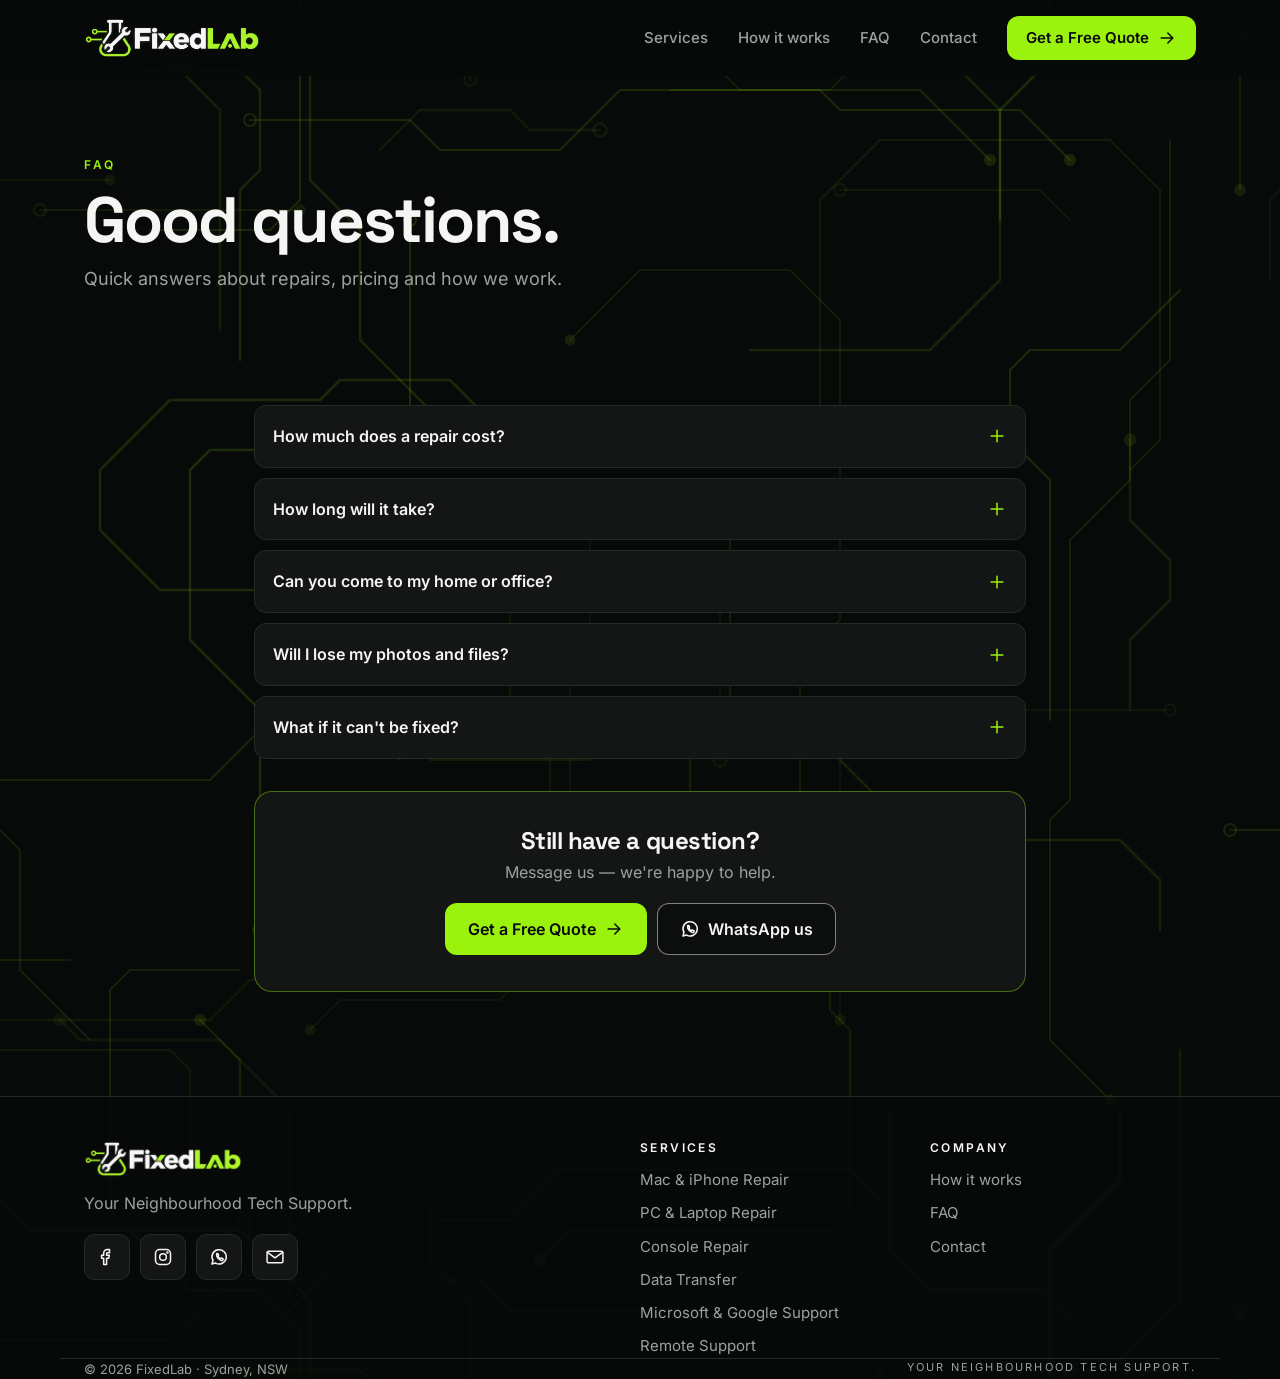
==== faq.html @ 40667e95 "Self-host fonts instead of loading from Google Fonts Co-Authored-By: Claude Opus 5.5 <noreply@anthro" ====
<!doctype html>
<html lang="en-AU">
<head>
  <meta charset="utf-8">
  <meta name="viewport" content="width=device-width, initial-scale=1, viewport-fit=cover">
  <title>FAQ — FixedLab | Your Neighbourhood Tech Support</title>
  <meta name="description" content="Common questions about FixedLab repairs in Sydney: pricing, turnaround, home visits, your data, and what happens if something can't be fixed.">
  <meta name="theme-color" content="#080A09">
  <meta property="og:title" content="FixedLab — Your Neighbourhood Tech Support">
  <meta property="og:description" content="Mac, iPhone, PC, laptop and console repairs in Sydney. Free quotes.">
  <meta property="og:type" content="website">
  <meta property="og:image" content="assets/img/logo.png">
  <link rel="icon" type="image/png" href="assets/img/favicon.png">
  <link rel="apple-touch-icon" href="assets/img/apple-touch-icon.png">
  <!-- Fonts are self-hosted in assets/fonts (TODO: swap for the brand fonts from Tomo) -->
  <link rel="preload" href="assets/fonts/space-grotesk-latin-700-normal.woff2" as="font" type="font/woff2" crossorigin>
  <link rel="stylesheet" href="assets/css/style.css">
</head>
<body>


<a class="skip" href="#main">Skip to content</a>

<header class="site-header" id="top">
  <div class="container header-inner">
    <a class="brand" href="index.html" aria-label="FixedLab home">
      <img src="assets/img/logo.png" alt="FixedLab" width="1371" height="312">
    </a>
    <nav class="nav" id="nav" aria-label="Main">
      <a href="index.html#services">Services</a>
      <a href="index.html#how">How it works</a>
      <a href="faq.html">FAQ</a>
      <a href="index.html#contact">Contact</a>
      <a href="index.html#contact" class="btn btn-primary btn-sm nav-cta">Get a Free Quote <svg class="ico" aria-hidden="true"><use href="assets/img/icons.svg#i-arrow"/></svg></a>
    </nav>
    <button class="nav-toggle" id="navToggle" aria-label="Open menu" aria-expanded="false" aria-controls="nav">
      <svg class="ico" aria-hidden="true"><use href="assets/img/icons.svg#i-menu"/></svg>
    </button>
  </div>
</header>

<main id="main">
  <section class="page-hero">
    <div class="container">
      <p class="kicker">FAQ</p>
      <h1>Good questions.</h1>
      <p class="section-sub">Quick answers about repairs, pricing and how we work.</p>
    </div>
  </section>

  <section class="section section-faq">
    <div class="container faq-page">
      <div class="faq">
        <details>
          <summary>How much does a repair cost?<svg class="ico" aria-hidden="true"><use href="assets/img/icons.svg#i-plus"/></svg></summary>
          <p>It depends on the device and the problem. We check it first and give you a clear price — nothing happens until you say yes.</p>
        </details>
        <details>
          <summary>How long will it take?<svg class="ico" aria-hidden="true"><use href="assets/img/icons.svg#i-plus"/></svg></summary>
          <p>Many jobs are done the same or next day. If a part needs ordering, we'll tell you how long up front.</p>
        </details>
        <details>
          <summary>Can you come to my home or office?<svg class="ico" aria-hidden="true"><use href="assets/img/icons.svg#i-plus"/></svg></summary>
          <p>Yes — we visit homes and offices around Sydney. Some repairs are best done in the workshop, and we'll let you know if so.</p>
        </details>
        <details>
          <summary>Will I lose my photos and files?<svg class="ico" aria-hidden="true"><use href="assets/img/icons.svg#i-plus"/></svg></summary>
          <p>We protect your data on every job. If there's any risk, we'll talk about a backup first. We never look through your personal files.</p>
        </details>
        <details>
          <summary>What if it can't be fixed?<svg class="ico" aria-hidden="true"><use href="assets/img/icons.svg#i-plus"/></svg></summary>
          <p>No fix, no fee. We'll explain your options — including saving your data and helping you pick a replacement.</p>
        </details>
      </div>

      <div class="faq-cta">
        <h2>Still have a question?</h2>
        <p>Message us — we're happy to help.</p>
        <div class="faq-cta-actions">
          <a href="index.html#contact" class="btn btn-primary">Get a Free Quote <svg class="ico" aria-hidden="true"><use href="assets/img/icons.svg#i-arrow"/></svg></a>
          <a href="https://wa.me/61400000000" class="btn btn-secondary"><svg class="ico" aria-hidden="true"><use href="assets/img/icons.svg#i-whatsapp"/></svg> WhatsApp us</a>
        </div>
      </div>
    </div>
  </section>
</main>

<footer class="site-footer">
  <div class="container footer-top">
    <div class="footer-brand">
      <a class="brand" href="index.html" aria-label="FixedLab home"><img src="assets/img/logo.png" alt="FixedLab" width="1371" height="312"></a>
      <p>Your Neighbourhood Tech Support.</p>
      <div class="socials">
        <!-- TODO: replace # with real social profile URLs -->
        <a href="#" aria-label="Facebook"><svg class="ico"><use href="assets/img/icons.svg#i-facebook"/></svg></a>
        <a href="#" aria-label="Instagram"><svg class="ico"><use href="assets/img/icons.svg#i-instagram"/></svg></a>
        <a href="https://wa.me/61400000000" aria-label="WhatsApp"><svg class="ico"><use href="assets/img/icons.svg#i-whatsapp"/></svg></a>
        <a href="mailto:hello@fixedlab.com.au" aria-label="Email"><svg class="ico"><use href="assets/img/icons.svg#i-mail"/></svg></a>
      </div>
    </div>
    <div class="footer-col">
      <h4>Services</h4>
      <a href="index.html#services">Mac &amp; iPhone Repair</a>
      <a href="index.html#services">PC &amp; Laptop Repair</a>
      <a href="index.html#services">Console Repair</a>
      <a href="index.html#services">Data Transfer</a>
      <a href="index.html#services">Microsoft &amp; Google Support</a>
      <a href="index.html#services">Remote Support</a>
    </div>
    <div class="footer-col">
      <h4>Company</h4>
      <a href="index.html#how">How it works</a>
      <a href="faq.html">FAQ</a>
      <a href="index.html#contact">Contact</a>
    </div>
  </div>
  <div class="container footer-bottom">
    <span>© <span id="year">2026</span> FixedLab · Sydney, NSW</span>
    <span class="tagline">Your Neighbourhood Tech Support.</span>
  </div>
</footer>

<!-- Mobile action bar -->
<div class="action-bar" id="actionBar">
  <a href="https://wa.me/61400000000" class="btn btn-secondary"><svg class="ico" aria-hidden="true"><use href="assets/img/icons.svg#i-whatsapp"/></svg> WhatsApp</a>
  <a href="index.html#contact" class="btn btn-primary">Free Quote <svg class="ico" aria-hidden="true"><use href="assets/img/icons.svg#i-arrow"/></svg></a>
</div>

<script src="assets/js/main.js"></script>
</body>
</html>
---- assets/css/style.css ----
/* FixedLab — mobile-first styles. Brand tokens from the Brand & UI Kit. */

/* Self-hosted fonts (SIL Open Font License, see assets/fonts/LICENSE-*.txt) */
@font-face { font-family: "Inter"; src: url("../fonts/inter-latin-400-normal.woff2") format("woff2"); font-weight: 400; font-style: normal; font-display: swap; }
@font-face { font-family: "Inter"; src: url("../fonts/inter-latin-500-normal.woff2") format("woff2"); font-weight: 500; font-style: normal; font-display: swap; }
@font-face { font-family: "Inter"; src: url("../fonts/inter-latin-600-normal.woff2") format("woff2"); font-weight: 600; font-style: normal; font-display: swap; }
@font-face { font-family: "Space Grotesk"; src: url("../fonts/space-grotesk-latin-500-normal.woff2") format("woff2"); font-weight: 500; font-style: normal; font-display: swap; }
@font-face { font-family: "Space Grotesk"; src: url("../fonts/space-grotesk-latin-600-normal.woff2") format("woff2"); font-weight: 600; font-style: normal; font-display: swap; }
@font-face { font-family: "Space Grotesk"; src: url("../fonts/space-grotesk-latin-700-normal.woff2") format("woff2"); font-weight: 700; font-style: normal; font-display: swap; }

:root {
  --lime: #9AF20D;
  --lime-hover: #B3FF3A;
  --bg: #080A09;
  --surface: #131614;
  --surface-2: #181C19;
  --graphite: #252A27;
  --muted: #9CA39D;
  --white: #F5F6F4;

  /* TODO: swap for the brand fonts from Tomo */
  --font-display: "Space Grotesk", system-ui, sans-serif;
  --font-body: "Inter", system-ui, -apple-system, "Segoe UI", sans-serif;

  --radius: 14px;
  --radius-sm: 12px;
  --container: 1160px;
  --header-h: 64px;
  --bar-h: 76px;
}

*, *::before, *::after { box-sizing: border-box; }
html { scroll-behavior: smooth; scroll-padding-top: calc(var(--header-h) + 8px); -webkit-text-size-adjust: 100%; }
body {
  margin: 0;
  background-color: var(--bg);
  background-image: url("../img/circuit.svg");
  background-size: 1400px 1400px;
  color: var(--white);
  font-family: var(--font-body);
  font-size: 16px;
  line-height: 1.55;
  -webkit-font-smoothing: antialiased;
  overflow-x: hidden;
  padding-bottom: calc(var(--bar-h) + env(safe-area-inset-bottom));
}
img, svg { display: block; max-width: 100%; }
a { color: inherit; text-decoration: none; -webkit-tap-highlight-color: transparent; }
h1, h2, h3, h4 { font-family: var(--font-display); line-height: 1.1; margin: 0; letter-spacing: -.02em; }
p { margin: 0; }
::selection { background: var(--lime); color: var(--bg); }

.container { width: 100%; max-width: var(--container); margin: 0 auto; padding: 0 16px; }
.lime { color: var(--lime); }
.ico { width: 20px; height: 20px; fill: none; stroke: currentColor; stroke-width: 1.8; stroke-linecap: round; stroke-linejoin: round; flex-shrink: 0; }

.skip { position: absolute; left: -999px; top: 8px; background: var(--lime); color: var(--bg); padding: 8px 14px; border-radius: 8px; z-index: 100; font-weight: 600; }
.skip:focus { left: 8px; }
:focus-visible { outline: 2px solid var(--lime); outline-offset: 3px; border-radius: 6px; }

/* ---------- Buttons ---------- */
.btn {
  display: inline-flex; align-items: center; justify-content: center; gap: 8px;
  min-height: 52px; padding: 0 22px; border-radius: var(--radius-sm);
  font-family: var(--font-body); font-weight: 600; font-size: 16px;
  border: 1.5px solid transparent; cursor: pointer;
  transition: background .2s, border-color .2s, box-shadow .2s, color .2s;
}
.btn .ico { transition: transform .2s; }
.btn-primary { background: var(--lime); color: var(--bg); }
.btn-secondary { background: rgba(8,10,9,.6); color: var(--white); border-color: rgba(245, 246, 244, .5); }
.btn-sm { min-height: 42px; padding: 0 18px; font-size: 15px; }
.btn-block { width: 100%; }
@media (hover: hover) {
  .btn:hover .ico { transform: translateX(3px); }
  .btn-primary:hover { background: var(--lime-hover); box-shadow: 0 8px 28px rgba(154, 242, 13, .28); }
  .btn-secondary:hover { border-color: var(--lime); }
}

/* ---------- Header ---------- */
.site-header {
  position: sticky; top: 0; z-index: 50; height: var(--header-h);
  background: rgba(8, 10, 9, .85);
  backdrop-filter: blur(14px); -webkit-backdrop-filter: blur(14px);
  border-bottom: 1px solid transparent; transition: border-color .3s;
}
.site-header.scrolled { border-bottom-color: var(--graphite); }
.header-inner { height: 100%; display: flex; align-items: center; justify-content: space-between; gap: 16px; }
.brand img { height: 34px; width: auto; }

.nav-toggle { display: inline-flex; background: none; border: 1px solid var(--graphite); color: var(--white); width: 44px; height: 44px; border-radius: 10px; cursor: pointer; align-items: center; justify-content: center; }
.nav-toggle .ico { width: 22px; height: 22px; }
.nav {
  position: fixed; inset: var(--header-h) 0 auto 0; display: flex; flex-direction: column;
  background: var(--bg); border-bottom: 1px solid var(--graphite); padding: 8px 16px 20px;
  transform: translateY(-8px); opacity: 0; visibility: hidden; transition: opacity .2s, transform .2s, visibility .2s;
}
.nav.open { opacity: 1; transform: none; visibility: visible; }
.nav > a:not(.btn) { padding: 16px 0; border-bottom: 1px solid var(--graphite); font-size: 18px; font-weight: 500; }
.nav-cta { margin-top: 18px; min-height: 52px; }

/* ---------- Hero ---------- */
.hero { position: relative; padding: 28px 0 40px; overflow: hidden; }
.hero-grid-bg { display: none; }
.hero::after {
  content: ""; position: absolute; width: 420px; height: 420px; left: 50%; top: -60px; transform: translateX(-50%);
  background: radial-gradient(circle, rgba(154,242,13,.14), transparent 65%); pointer-events: none;
}
.hero-inner { position: relative; z-index: 1; display: flex; flex-direction: column; align-items: center; text-align: center; gap: 24px; }
.hero-badge { position: relative; width: 148px; aspect-ratio: 1; filter: drop-shadow(0 0 40px rgba(154,242,13,.22)); }
.badge-ring { width: 100%; height: 100%; animation: spin 30s linear infinite; }
@keyframes spin { to { transform: rotate(360deg); } }
.badge-mark { position: absolute; width: 54%; height: 54%; left: 23%; top: 23%; object-fit: contain; }

.eyebrow {
  display: inline-flex; align-items: center; gap: 8px;
  font-size: 12px; letter-spacing: .16em; text-transform: uppercase; color: var(--muted);
  border: 1px solid var(--graphite); background: var(--surface); padding: 6px 12px; border-radius: 999px;
}
.dot { width: 7px; height: 7px; border-radius: 50%; background: var(--lime); box-shadow: 0 0 10px var(--lime); animation: pulse 2s infinite; }
@keyframes pulse { 50% { opacity: .4; } }
.hero h1 { font-size: clamp(30px, 8.6vw, 76px); font-weight: 700; letter-spacing: -.035em; margin: 16px 0 14px; line-height: 1.04; }
.h1-line { display: block; white-space: nowrap; }
.lead { font-size: 17px; color: #c3c9c4; max-width: 560px; margin: 0 auto; }
.hero-actions { display: grid; gap: 12px; margin: 26px 0 20px; width: 100%; }
.hero-points { list-style: none; padding: 0; margin: 0; display: flex; flex-wrap: wrap; justify-content: center; gap: 8px 18px; font-size: 15px; }
.hero-points li { display: flex; align-items: center; gap: 6px; }
.hero-points .ico { color: var(--lime); width: 18px; height: 18px; stroke-width: 2.6; }

/* ---------- Trust strip ---------- */
.trust { border-top: 1px solid var(--graphite); border-bottom: 1px solid var(--graphite); background: var(--surface); }
.trust-inner { display: grid; grid-template-columns: 1fr 1fr; }
.trust-item { display: flex; align-items: center; gap: 10px; padding: 16px 8px; font-size: 14px; }
.trust-item:nth-child(even) { border-left: 1px solid var(--graphite); padding-left: 14px; }
.trust-item:nth-child(n+3) { border-top: 1px solid var(--graphite); }
.trust-item .ico { width: 24px; height: 24px; color: var(--lime); }
.trust-item strong { font-weight: 600; line-height: 1.25; }

/* ---------- Sections ---------- */
.section { padding: 56px 0; position: relative; }
.section-alt { background: rgba(19, 22, 20, .72); border-top: 1px solid var(--graphite); border-bottom: 1px solid var(--graphite); }
.section-head { margin-bottom: 24px; }
.kicker { font-size: 12px; letter-spacing: .22em; text-transform: uppercase; color: var(--lime); font-weight: 600; margin-bottom: 10px; }
.section h2 { font-size: clamp(30px, 8vw, 50px); font-weight: 700; }
.section-sub { color: var(--muted); font-size: 16px; margin-top: 10px; }
.inline-link { color: var(--lime); font-weight: 600; border-bottom: 1px solid rgba(154,242,13,.4); }

/* Services — list rows on phone */
.svc-list { display: grid; gap: 10px; }
.svc {
  display: flex; align-items: center; gap: 14px;
  background: var(--surface); border: 1px solid var(--graphite); border-radius: var(--radius);
  padding: 14px; min-height: 76px;
  transition: border-color .2s, background .2s, transform .2s, box-shadow .2s;
}
.svc:active { border-color: var(--lime); background: var(--surface-2); }
.svc-ico {
  width: 48px; height: 48px; border-radius: 12px; flex-shrink: 0;
  display: grid; place-items: center; background: rgba(154,242,13,.08); border: 1px solid rgba(154,242,13,.25);
}
.svc-ico svg { width: 26px; height: 26px; fill: none; stroke: var(--lime); stroke-width: 1.7; stroke-linecap: round; stroke-linejoin: round; }
.svc-ico.brand svg { fill: var(--lime); stroke: none; width: 24px; height: 24px; }
.svc-text { flex: 1; min-width: 0; }
.svc-text strong { display: block; font-family: var(--font-display); font-size: 17px; font-weight: 600; line-height: 1.25; }
.svc-text span { display: block; font-size: 14px; color: var(--muted); line-height: 1.35; margin-top: 2px; }
.svc-go { color: var(--lime); width: 20px; height: 20px; }
.svc-other { border-style: dashed; }
@media (hover: hover) {
  .svc:hover { border-color: var(--lime); background: var(--surface-2); box-shadow: 0 0 28px rgba(154,242,13,.12); }
}

/* Steps */
.steps { list-style: none; padding: 0; margin: 0; display: grid; gap: 12px; }
.step { display: flex; gap: 16px; align-items: flex-start; padding: 18px; border: 1px solid var(--graphite); border-radius: var(--radius); background: rgba(8,10,9,.6); }
.step-num {
  width: 44px; height: 44px; border-radius: 50%; flex-shrink: 0; display: grid; place-items: center;
  font-family: var(--font-display); font-weight: 700; font-size: 20px; color: var(--bg); background: var(--lime);
}
.step h3 { font-size: 18px; margin: 2px 0 4px; }
.step p { color: var(--muted); font-size: 15px; }


/* FAQ page */
.page-hero { padding: 40px 0 8px; }
.page-hero h1 { font-size: clamp(36px, 10vw, 64px); font-weight: 700; letter-spacing: -.03em; }
.section-faq { padding-top: 24px; }
.faq-page { max-width: 820px; }
.faq-cta { margin-top: 32px; padding: 24px; border: 1px solid rgba(154,242,13,.4); border-radius: 18px; background: var(--surface); text-align: center; }
.faq-cta h2 { font-size: 24px; }
.faq-cta p { color: var(--muted); margin-top: 6px; }
.faq-cta-actions { display: grid; gap: 10px; margin-top: 18px; }

/* FAQ */
.faq { display: grid; gap: 10px; }
.faq details { background: var(--surface); border: 1px solid var(--graphite); border-radius: 12px; transition: border-color .2s; }
.faq details[open] { border-color: rgba(154,242,13,.6); }
.faq summary {
  list-style: none; cursor: pointer; padding: 18px; font-weight: 600; font-size: 16px; min-height: 56px;
  display: flex; justify-content: space-between; align-items: center; gap: 14px;
}
.faq summary::-webkit-details-marker { display: none; }
.faq summary .ico { color: var(--lime); transition: transform .25s; }
.faq details[open] summary .ico { transform: rotate(45deg); }
.faq details p { padding: 0 18px 18px; color: var(--muted); font-size: 15px; }

/* Contact */
.contact-grid { display: grid; gap: 28px; }
.quick-contact { display: grid; grid-template-columns: repeat(3, 1fr); gap: 8px; margin-top: 22px; }
.qc {
  display: flex; flex-direction: column; align-items: center; justify-content: center; gap: 6px;
  min-height: 72px; border: 1px solid var(--graphite); border-radius: 12px; background: var(--surface);
  font-weight: 600; font-size: 14px;
}
.qc .ico { width: 24px; height: 24px; color: var(--lime); }
.qc:active { border-color: var(--lime); }
.contact-list { list-style: none; padding: 0; margin: 16px 0 0; display: grid; gap: 10px; color: var(--muted); font-size: 15px; }
.contact-list li { display: flex; gap: 10px; align-items: center; }
.contact-list .ico { color: var(--lime); }

.quote-form { background: var(--surface); border: 1px solid var(--graphite); border-radius: 18px; padding: 20px; display: grid; gap: 16px; }
.field { display: grid; gap: 6px; }
.field > span:first-child { font-size: 14px; font-weight: 600; }
.field em { font-style: normal; color: var(--muted); font-weight: 400; }
.field input, .field select, .field textarea {
  width: 100%; background: var(--bg); color: var(--white); border: 1px solid var(--graphite);
  border-radius: 10px; padding: 14px; font: inherit; font-size: 16px; /* 16px stops iOS zoom */
  transition: border-color .2s, box-shadow .2s;
}
.field textarea { resize: vertical; min-height: 96px; }
.field input::placeholder, .field textarea::placeholder { color: #5f6660; }
.field input:focus, .field select:focus, .field textarea:focus { outline: none; border-color: var(--lime); box-shadow: 0 0 0 3px rgba(154,242,13,.15); }
.field .invalid { border-color: #ff4d4d; }
.select-wrap { position: relative; display: block; }
.select-wrap::after {
  content: ""; position: absolute; right: 16px; top: 50%; width: 8px; height: 8px; margin-top: -6px;
  border-right: 1.8px solid var(--muted); border-bottom: 1.8px solid var(--muted); transform: rotate(45deg); pointer-events: none;
}
.field select { appearance: none; -webkit-appearance: none; padding-right: 40px; cursor: pointer; }

.toggle { display: inline-flex; align-items: center; gap: 12px; cursor: pointer; font-size: 15px; user-select: none; min-height: 44px; }
.toggle input { position: absolute; opacity: 0; width: 1px; height: 1px; }
.toggle-track { width: 46px; height: 26px; border-radius: 999px; background: var(--graphite); position: relative; transition: background .2s; flex-shrink: 0; }
.toggle-thumb { position: absolute; top: 3px; left: 3px; width: 20px; height: 20px; border-radius: 50%; background: var(--white); transition: transform .2s; }
.toggle input:checked + .toggle-track { background: var(--lime); }
.toggle input:checked + .toggle-track .toggle-thumb { transform: translateX(20px); }
.toggle input:focus-visible + .toggle-track { outline: 2px solid var(--lime); outline-offset: 3px; }

.form-status { font-size: 14px; min-height: 1.2em; text-align: center; }
.form-status.ok { color: var(--lime); }
.form-status.err { color: #ff6b6b; }

/* Footer */
.site-footer { border-top: 1px solid var(--graphite); padding-top: 44px; background: rgba(8,10,9,.85); }
.footer-top { display: grid; grid-template-columns: 1fr 1fr; gap: 32px 24px; padding-bottom: 36px; }
.footer-brand { grid-column: 1 / -1; }
.footer-brand .brand img { height: 36px; }
.footer-brand p { color: var(--muted); margin: 14px 0 18px; }
.socials { display: flex; gap: 10px; }
.socials a { width: 46px; height: 46px; border: 1px solid var(--graphite); border-radius: 10px; display: grid; place-items: center; background: var(--surface); transition: border-color .2s, color .2s; }
.footer-col { display: flex; flex-direction: column; gap: 10px; }
.footer-col h4 { font-size: 12px; letter-spacing: .2em; text-transform: uppercase; margin-bottom: 4px; font-family: var(--font-body); font-weight: 600; }
.footer-col a { color: var(--muted); font-size: 15px; transition: color .2s; }
.footer-bottom { border-top: 1px solid var(--graphite); padding-top: 20px; padding-bottom: 20px; display: flex; flex-direction: column; gap: 6px; font-size: 13px; color: var(--muted); }
.tagline { letter-spacing: .2em; text-transform: uppercase; font-size: 11px; }
@media (hover: hover) {
  .socials a:hover { border-color: var(--lime); color: var(--lime); }
  .footer-col a:hover { color: var(--lime); }
}

/* Mobile action bar */
.action-bar {
  position: fixed; left: 0; right: 0; bottom: 0; z-index: 40;
  display: grid; grid-template-columns: 1fr 1.3fr; gap: 10px;
  padding: 12px 16px calc(12px + env(safe-area-inset-bottom));
  background: rgba(8,10,9,.94); backdrop-filter: blur(12px); -webkit-backdrop-filter: blur(12px);
  border-top: 1px solid var(--graphite);
  transition: transform .25s;
}
.action-bar .btn { min-height: 50px; padding: 0 12px; }
.action-bar.hide { transform: translateY(110%); }

/* ---------- Tablet ---------- */
@media (min-width: 640px) {
  .container { padding: 0 24px; }
  .hero-actions { display: flex; justify-content: center; width: auto; }
  .svc-list { grid-template-columns: 1fr 1fr; }
  .trust-inner { grid-template-columns: repeat(4, 1fr); }
  .trust-item, .trust-item:nth-child(even) { border-left: 0; border-top: 0; padding: 20px 12px; justify-content: center; }
  .trust-item + .trust-item { border-left: 1px solid var(--graphite); }
  .trust-item:nth-child(n+3) { border-top: 0; }
  .steps { grid-template-columns: repeat(3, 1fr); }
  .step { flex-direction: column; }
  .faq-cta-actions { display: flex; justify-content: center; }
  .quote-form { padding: 28px; }
  .footer-top { grid-template-columns: 2fr 1fr 1fr; }
  .footer-brand { grid-column: auto; }
  .footer-bottom { flex-direction: row; justify-content: space-between; }
}

/* ---------- Desktop ---------- */
@media (min-width: 960px) {
  :root { --header-h: 76px; }
  body { padding-bottom: 0; }
  .action-bar { display: none; }
  .brand img { height: 40px; }
  .nav-toggle { display: none; }
  .nav {
    position: static; flex-direction: row; align-items: center; gap: 30px; padding: 0;
    background: none; border: 0; opacity: 1; visibility: visible; transform: none;
  }
  .nav > a:not(.btn) { padding: 0; border: 0; font-size: 15px; color: var(--muted); transition: color .2s; }
  .nav > a:not(.btn):hover { color: var(--white); }
  .nav-cta { margin-top: 0; min-height: 44px; }

  .hero { padding: 80px 0 96px; }
  .hero::after { left: auto; right: 6%; top: 40px; transform: none; width: 560px; height: 560px; }
  .hero-inner { flex-direction: row-reverse; text-align: left; justify-content: space-between; gap: 56px; }
  .hero-copy { flex: 1.3; min-width: 0; }
  .hero h1 { font-size: clamp(42px, 4.6vw, 64px); }
  .hero-badge { width: clamp(280px, 28vw, 360px); flex-shrink: 0; }
  .lead { font-size: 19px; margin: 0; }
  .hero-actions { justify-content: flex-start; margin: 34px 0 26px; }
  .hero-points { justify-content: flex-start; }

  .section { padding: 104px 0; }
  .section-head { margin-bottom: 44px; max-width: 680px; }
  .section-sub { font-size: 18px; }
  .svc-list { grid-template-columns: repeat(4, 1fr); gap: 14px; }
  .svc { flex-direction: column; align-items: flex-start; padding: 22px; min-height: 200px; gap: 16px; }
  .svc-go { display: none; }
  .svc-ico { width: 56px; height: 56px; }
  .svc:hover { transform: translateY(-3px); }
  .step { padding: 28px; }
  .page-hero { padding: 80px 0 8px; }
  .faq-cta { padding: 36px; }
  .contact-grid { grid-template-columns: 1fr 1.1fr; gap: 64px; align-items: start; }
}

@media (prefers-reduced-motion: reduce) {
  *, *::before, *::after { animation: none !important; transition: none !important; scroll-behavior: auto !important; }
}
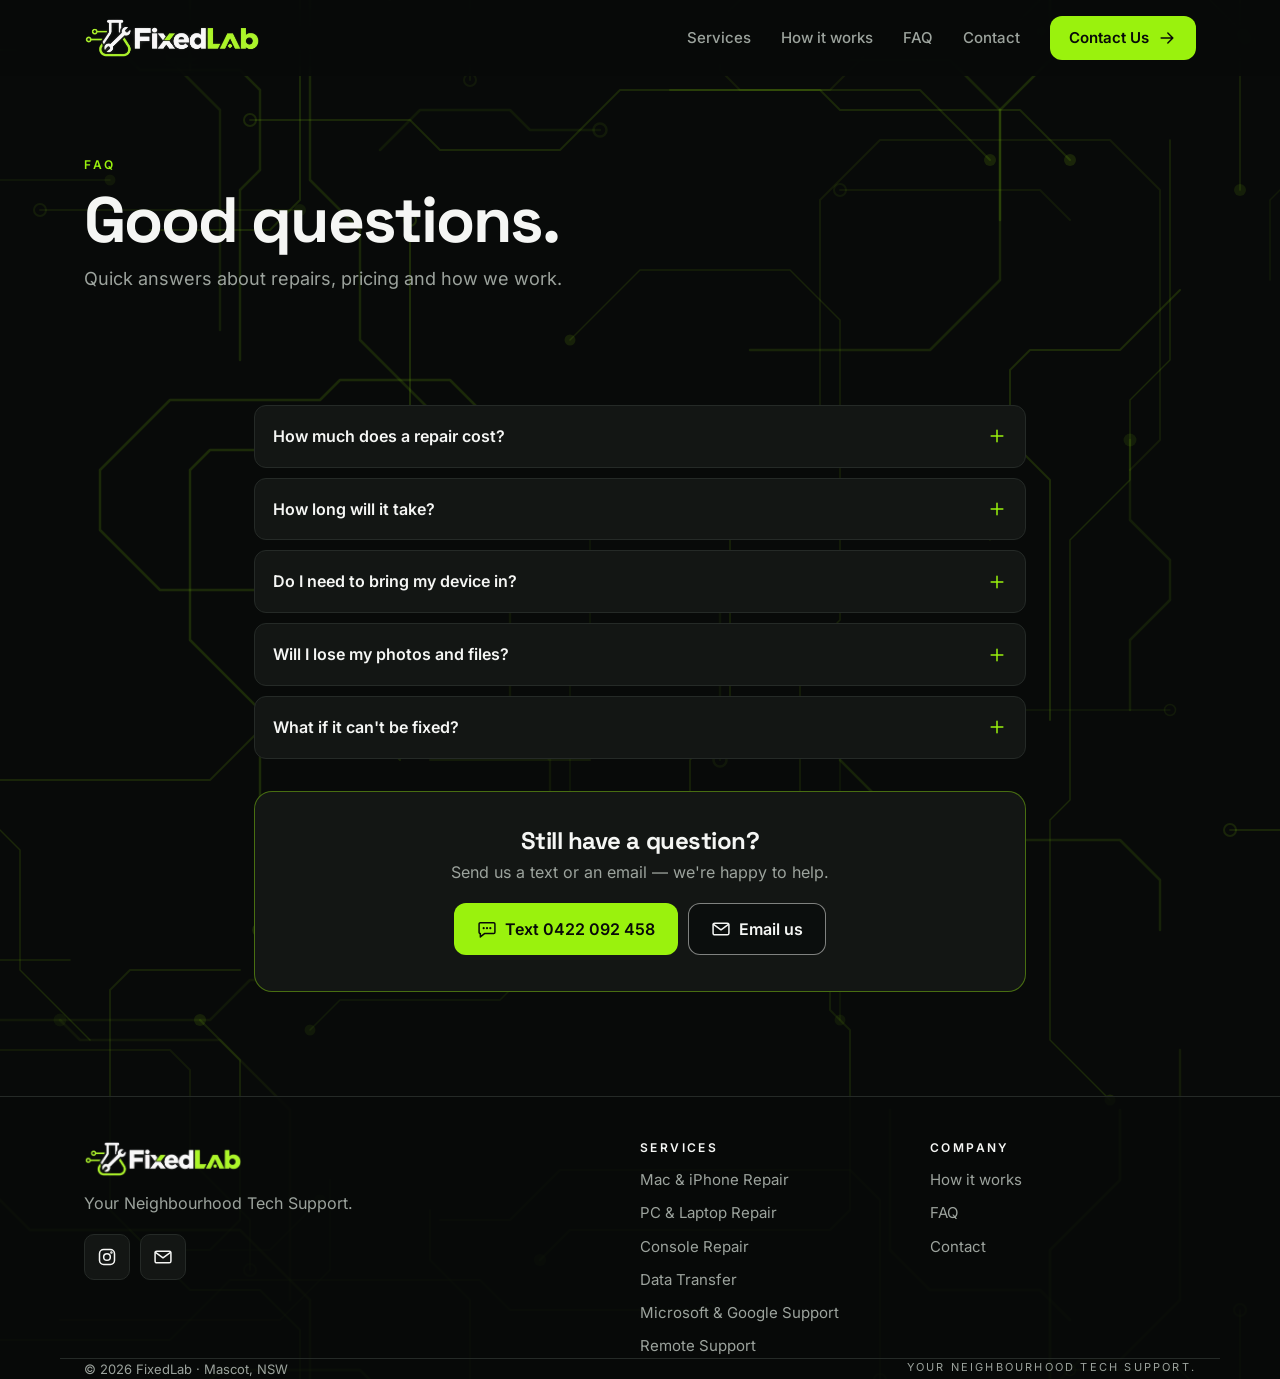
==== commit 7d181a43: "Contact via SMS and email only, 5-step How it works, trim claims - Contact: text message 0422 092 45" ====
--- a/faq.html
+++ b/faq.html
@@ -7,7 +7,7 @@
   <meta name="description" content="Common questions about FixedLab repairs in Sydney: pricing, turnaround, home visits, your data, and what happens if something can't be fixed.">
   <meta name="theme-color" content="#080A09">
   <meta property="og:title" content="FixedLab — Your Neighbourhood Tech Support">
-  <meta property="og:description" content="Mac, iPhone, PC, laptop and console repairs in Sydney. Free quotes.">
+  <meta property="og:description" content="Mac, iPhone, PC, laptop and console repairs in Mascot, Sydney.">
   <meta property="og:type" content="website">
   <meta property="og:image" content="assets/img/logo.png">
   <link rel="icon" type="image/png" href="assets/img/favicon.png">
@@ -31,7 +31,7 @@
       <a href="index.html#how">How it works</a>
       <a href="faq.html">FAQ</a>
       <a href="index.html#contact">Contact</a>
-      <a href="index.html#contact" class="btn btn-primary btn-sm nav-cta">Get a Free Quote <svg class="ico" aria-hidden="true"><use href="assets/img/icons.svg#i-arrow"/></svg></a>
+      <a href="index.html#contact" class="btn btn-primary btn-sm nav-cta">Contact Us <svg class="ico" aria-hidden="true"><use href="assets/img/icons.svg#i-arrow"/></svg></a>
     </nav>
     <button class="nav-toggle" id="navToggle" aria-label="Open menu" aria-expanded="false" aria-controls="nav">
       <svg class="ico" aria-hidden="true"><use href="assets/img/icons.svg#i-menu"/></svg>
@@ -60,8 +60,8 @@
           <p>Many jobs are done the same or next day. If a part needs ordering, we'll tell you how long up front.</p>
         </details>
         <details>
-          <summary>Can you come to my home or office?<svg class="ico" aria-hidden="true"><use href="assets/img/icons.svg#i-plus"/></svg></summary>
-          <p>Yes — we visit homes and offices around Sydney. Some repairs are best done in the workshop, and we'll let you know if so.</p>
+          <summary>Do I need to bring my device in?<svg class="ico" aria-hidden="true"><use href="assets/img/icons.svg#i-plus"/></svg></summary>
+          <p>We can pick up your device from you, or you can bring it to us in Mascot, NSW — whichever is easier.</p>
         </details>
         <details>
           <summary>Will I lose my photos and files?<svg class="ico" aria-hidden="true"><use href="assets/img/icons.svg#i-plus"/></svg></summary>
@@ -69,16 +69,16 @@
         </details>
         <details>
           <summary>What if it can't be fixed?<svg class="ico" aria-hidden="true"><use href="assets/img/icons.svg#i-plus"/></svg></summary>
-          <p>No fix, no fee. We'll explain your options — including saving your data and helping you pick a replacement.</p>
+          <p>We'll explain your options — including saving your data and helping you pick a replacement.</p>
         </details>
       </div>
 
       <div class="faq-cta">
         <h2>Still have a question?</h2>
-        <p>Message us — we're happy to help.</p>
+        <p>Send us a text or an email — we're happy to help.</p>
         <div class="faq-cta-actions">
-          <a href="index.html#contact" class="btn btn-primary">Get a Free Quote <svg class="ico" aria-hidden="true"><use href="assets/img/icons.svg#i-arrow"/></svg></a>
-          <a href="https://wa.me/61400000000" class="btn btn-secondary"><svg class="ico" aria-hidden="true"><use href="assets/img/icons.svg#i-whatsapp"/></svg> WhatsApp us</a>
+          <a href="sms:+61422092458" class="btn btn-primary"><svg class="ico" aria-hidden="true"><use href="assets/img/icons.svg#i-sms"/></svg> Text 0422 092 458</a>
+          <a href="mailto:hello@fixedlab.com.au" class="btn btn-secondary"><svg class="ico" aria-hidden="true"><use href="assets/img/icons.svg#i-mail"/></svg> Email us</a>
         </div>
       </div>
     </div>
@@ -91,10 +91,7 @@
       <a class="brand" href="index.html" aria-label="FixedLab home"><img src="assets/img/logo.png" alt="FixedLab" width="1371" height="312"></a>
       <p>Your Neighbourhood Tech Support.</p>
       <div class="socials">
-        <!-- TODO: replace # with real social profile URLs -->
-        <a href="#" aria-label="Facebook"><svg class="ico"><use href="assets/img/icons.svg#i-facebook"/></svg></a>
-        <a href="#" aria-label="Instagram"><svg class="ico"><use href="assets/img/icons.svg#i-instagram"/></svg></a>
-        <a href="https://wa.me/61400000000" aria-label="WhatsApp"><svg class="ico"><use href="assets/img/icons.svg#i-whatsapp"/></svg></a>
+        <a href="https://www.instagram.com/fixedlab" target="_blank" rel="noopener" aria-label="Instagram"><svg class="ico"><use href="assets/img/icons.svg#i-instagram"/></svg></a>
         <a href="mailto:hello@fixedlab.com.au" aria-label="Email"><svg class="ico"><use href="assets/img/icons.svg#i-mail"/></svg></a>
       </div>
     </div>
@@ -115,15 +112,15 @@
     </div>
   </div>
   <div class="container footer-bottom">
-    <span>© <span id="year">2026</span> FixedLab · Sydney, NSW</span>
+    <span>© <span id="year">2026</span> FixedLab · Mascot, NSW</span>
     <span class="tagline">Your Neighbourhood Tech Support.</span>
   </div>
 </footer>
 
 <!-- Mobile action bar -->
 <div class="action-bar" id="actionBar">
-  <a href="https://wa.me/61400000000" class="btn btn-secondary"><svg class="ico" aria-hidden="true"><use href="assets/img/icons.svg#i-whatsapp"/></svg> WhatsApp</a>
-  <a href="index.html#contact" class="btn btn-primary">Free Quote <svg class="ico" aria-hidden="true"><use href="assets/img/icons.svg#i-arrow"/></svg></a>
+  <a href="mailto:hello@fixedlab.com.au" class="btn btn-secondary"><svg class="ico" aria-hidden="true"><use href="assets/img/icons.svg#i-mail"/></svg> Email</a>
+  <a href="sms:+61422092458" class="btn btn-primary"><svg class="ico" aria-hidden="true"><use href="assets/img/icons.svg#i-sms"/></svg> Text us</a>
 </div>
 
 <script src="assets/js/main.js"></script>
--- a/assets/css/style.css
+++ b/assets/css/style.css
@@ -123,18 +123,6 @@
 .h1-line { display: block; white-space: nowrap; }
 .lead { font-size: 17px; color: #c3c9c4; max-width: 560px; margin: 0 auto; }
 .hero-actions { display: grid; gap: 12px; margin: 26px 0 20px; width: 100%; }
-.hero-points { list-style: none; padding: 0; margin: 0; display: flex; flex-wrap: wrap; justify-content: center; gap: 8px 18px; font-size: 15px; }
-.hero-points li { display: flex; align-items: center; gap: 6px; }
-.hero-points .ico { color: var(--lime); width: 18px; height: 18px; stroke-width: 2.6; }
-
-/* ---------- Trust strip ---------- */
-.trust { border-top: 1px solid var(--graphite); border-bottom: 1px solid var(--graphite); background: var(--surface); }
-.trust-inner { display: grid; grid-template-columns: 1fr 1fr; }
-.trust-item { display: flex; align-items: center; gap: 10px; padding: 16px 8px; font-size: 14px; }
-.trust-item:nth-child(even) { border-left: 1px solid var(--graphite); padding-left: 14px; }
-.trust-item:nth-child(n+3) { border-top: 1px solid var(--graphite); }
-.trust-item .ico { width: 24px; height: 24px; color: var(--lime); }
-.trust-item strong { font-weight: 600; line-height: 1.25; }
 
 /* ---------- Sections ---------- */
 .section { padding: 56px 0; position: relative; }
@@ -159,7 +147,7 @@
   display: grid; place-items: center; background: rgba(154,242,13,.08); border: 1px solid rgba(154,242,13,.25);
 }
 .svc-ico svg { width: 26px; height: 26px; fill: none; stroke: var(--lime); stroke-width: 1.7; stroke-linecap: round; stroke-linejoin: round; }
-.svc-ico.brand svg { fill: var(--lime); stroke: none; width: 24px; height: 24px; }
+.svc-ico.brand img { width: 24px; height: 24px; }
 .svc-text { flex: 1; min-width: 0; }
 .svc-text strong { display: block; font-family: var(--font-display); font-size: 17px; font-weight: 600; line-height: 1.25; }
 .svc-text span { display: block; font-size: 14px; color: var(--muted); line-height: 1.35; margin-top: 2px; }
@@ -204,50 +192,24 @@
 .faq details p { padding: 0 18px 18px; color: var(--muted); font-size: 15px; }
 
 /* Contact */
-.contact-grid { display: grid; gap: 28px; }
-.quick-contact { display: grid; grid-template-columns: repeat(3, 1fr); gap: 8px; margin-top: 22px; }
-.qc {
-  display: flex; flex-direction: column; align-items: center; justify-content: center; gap: 6px;
-  min-height: 72px; border: 1px solid var(--graphite); border-radius: 12px; background: var(--surface);
-  font-weight: 600; font-size: 14px;
-}
-.qc .ico { width: 24px; height: 24px; color: var(--lime); }
-.qc:active { border-color: var(--lime); }
-.contact-list { list-style: none; padding: 0; margin: 16px 0 0; display: grid; gap: 10px; color: var(--muted); font-size: 15px; }
-.contact-list li { display: flex; gap: 10px; align-items: center; }
-.contact-list .ico { color: var(--lime); }
-
-.quote-form { background: var(--surface); border: 1px solid var(--graphite); border-radius: 18px; padding: 20px; display: grid; gap: 16px; }
-.field { display: grid; gap: 6px; }
-.field > span:first-child { font-size: 14px; font-weight: 600; }
-.field em { font-style: normal; color: var(--muted); font-weight: 400; }
-.field input, .field select, .field textarea {
-  width: 100%; background: var(--bg); color: var(--white); border: 1px solid var(--graphite);
-  border-radius: 10px; padding: 14px; font: inherit; font-size: 16px; /* 16px stops iOS zoom */
+
+.contact-cards { display: grid; gap: 12px; margin-top: 24px; max-width: 820px; }
+.contact-card {
+  display: flex; align-items: center; gap: 14px; padding: 16px;
+  background: var(--surface); border: 1px solid var(--graphite); border-radius: var(--radius);
   transition: border-color .2s, box-shadow .2s;
 }
-.field textarea { resize: vertical; min-height: 96px; }
-.field input::placeholder, .field textarea::placeholder { color: #5f6660; }
-.field input:focus, .field select:focus, .field textarea:focus { outline: none; border-color: var(--lime); box-shadow: 0 0 0 3px rgba(154,242,13,.15); }
-.field .invalid { border-color: #ff4d4d; }
-.select-wrap { position: relative; display: block; }
-.select-wrap::after {
-  content: ""; position: absolute; right: 16px; top: 50%; width: 8px; height: 8px; margin-top: -6px;
-  border-right: 1.8px solid var(--muted); border-bottom: 1.8px solid var(--muted); transform: rotate(45deg); pointer-events: none;
-}
-.field select { appearance: none; -webkit-appearance: none; padding-right: 40px; cursor: pointer; }
-
-.toggle { display: inline-flex; align-items: center; gap: 12px; cursor: pointer; font-size: 15px; user-select: none; min-height: 44px; }
-.toggle input { position: absolute; opacity: 0; width: 1px; height: 1px; }
-.toggle-track { width: 46px; height: 26px; border-radius: 999px; background: var(--graphite); position: relative; transition: background .2s; flex-shrink: 0; }
-.toggle-thumb { position: absolute; top: 3px; left: 3px; width: 20px; height: 20px; border-radius: 50%; background: var(--white); transition: transform .2s; }
-.toggle input:checked + .toggle-track { background: var(--lime); }
-.toggle input:checked + .toggle-track .toggle-thumb { transform: translateX(20px); }
-.toggle input:focus-visible + .toggle-track { outline: 2px solid var(--lime); outline-offset: 3px; }
-
-.form-status { font-size: 14px; min-height: 1.2em; text-align: center; }
-.form-status.ok { color: var(--lime); }
-.form-status.err { color: #ff6b6b; }
+.contact-card:active { border-color: var(--lime); }
+.cc-ico { width: 52px; height: 52px; border-radius: 12px; flex-shrink: 0; display: grid; place-items: center; background: var(--lime); color: var(--bg); }
+.cc-ico .ico { width: 26px; height: 26px; stroke-width: 2; }
+.cc-text { flex: 1; min-width: 0; }
+.cc-text span { display: block; font-size: 13px; color: var(--muted); }
+.cc-text strong { display: block; font-family: var(--font-display); font-size: 19px; font-weight: 600; overflow-wrap: anywhere; }
+@media (min-width: 640px) { .cc-text strong { overflow-wrap: normal; white-space: nowrap; font-size: 18px; } }
+.cc-go { color: var(--lime); }
+@media (hover: hover) {
+  .contact-card:hover { border-color: var(--lime); box-shadow: 0 0 28px rgba(154,242,13,.12); }
+}
 
 /* Footer */
 .site-footer { border-top: 1px solid var(--graphite); padding-top: 44px; background: rgba(8,10,9,.85); }
@@ -284,14 +246,8 @@
   .container { padding: 0 24px; }
   .hero-actions { display: flex; justify-content: center; width: auto; }
   .svc-list { grid-template-columns: 1fr 1fr; }
-  .trust-inner { grid-template-columns: repeat(4, 1fr); }
-  .trust-item, .trust-item:nth-child(even) { border-left: 0; border-top: 0; padding: 20px 12px; justify-content: center; }
-  .trust-item + .trust-item { border-left: 1px solid var(--graphite); }
-  .trust-item:nth-child(n+3) { border-top: 0; }
-  .steps { grid-template-columns: repeat(3, 1fr); }
-  .step { flex-direction: column; }
+  .contact-cards { grid-template-columns: 1fr 1.25fr; }
   .faq-cta-actions { display: flex; justify-content: center; }
-  .quote-form { padding: 28px; }
   .footer-top { grid-template-columns: 2fr 1fr 1fr; }
   .footer-brand { grid-column: auto; }
   .footer-bottom { flex-direction: row; justify-content: space-between; }
@@ -320,8 +276,7 @@
   .hero-badge { width: clamp(280px, 28vw, 360px); flex-shrink: 0; }
   .lead { font-size: 19px; margin: 0; }
   .hero-actions { justify-content: flex-start; margin: 34px 0 26px; }
-  .hero-points { justify-content: flex-start; }
-
+  
   .section { padding: 104px 0; }
   .section-head { margin-bottom: 44px; max-width: 680px; }
   .section-sub { font-size: 18px; }
@@ -330,10 +285,10 @@
   .svc-go { display: none; }
   .svc-ico { width: 56px; height: 56px; }
   .svc:hover { transform: translateY(-3px); }
-  .step { padding: 28px; }
+  .steps { grid-template-columns: repeat(5, 1fr); }
+  .step { padding: 24px; flex-direction: column; }
   .page-hero { padding: 80px 0 8px; }
   .faq-cta { padding: 36px; }
-  .contact-grid { grid-template-columns: 1fr 1.1fr; gap: 64px; align-items: start; }
 }
 
 @media (prefers-reduced-motion: reduce) {
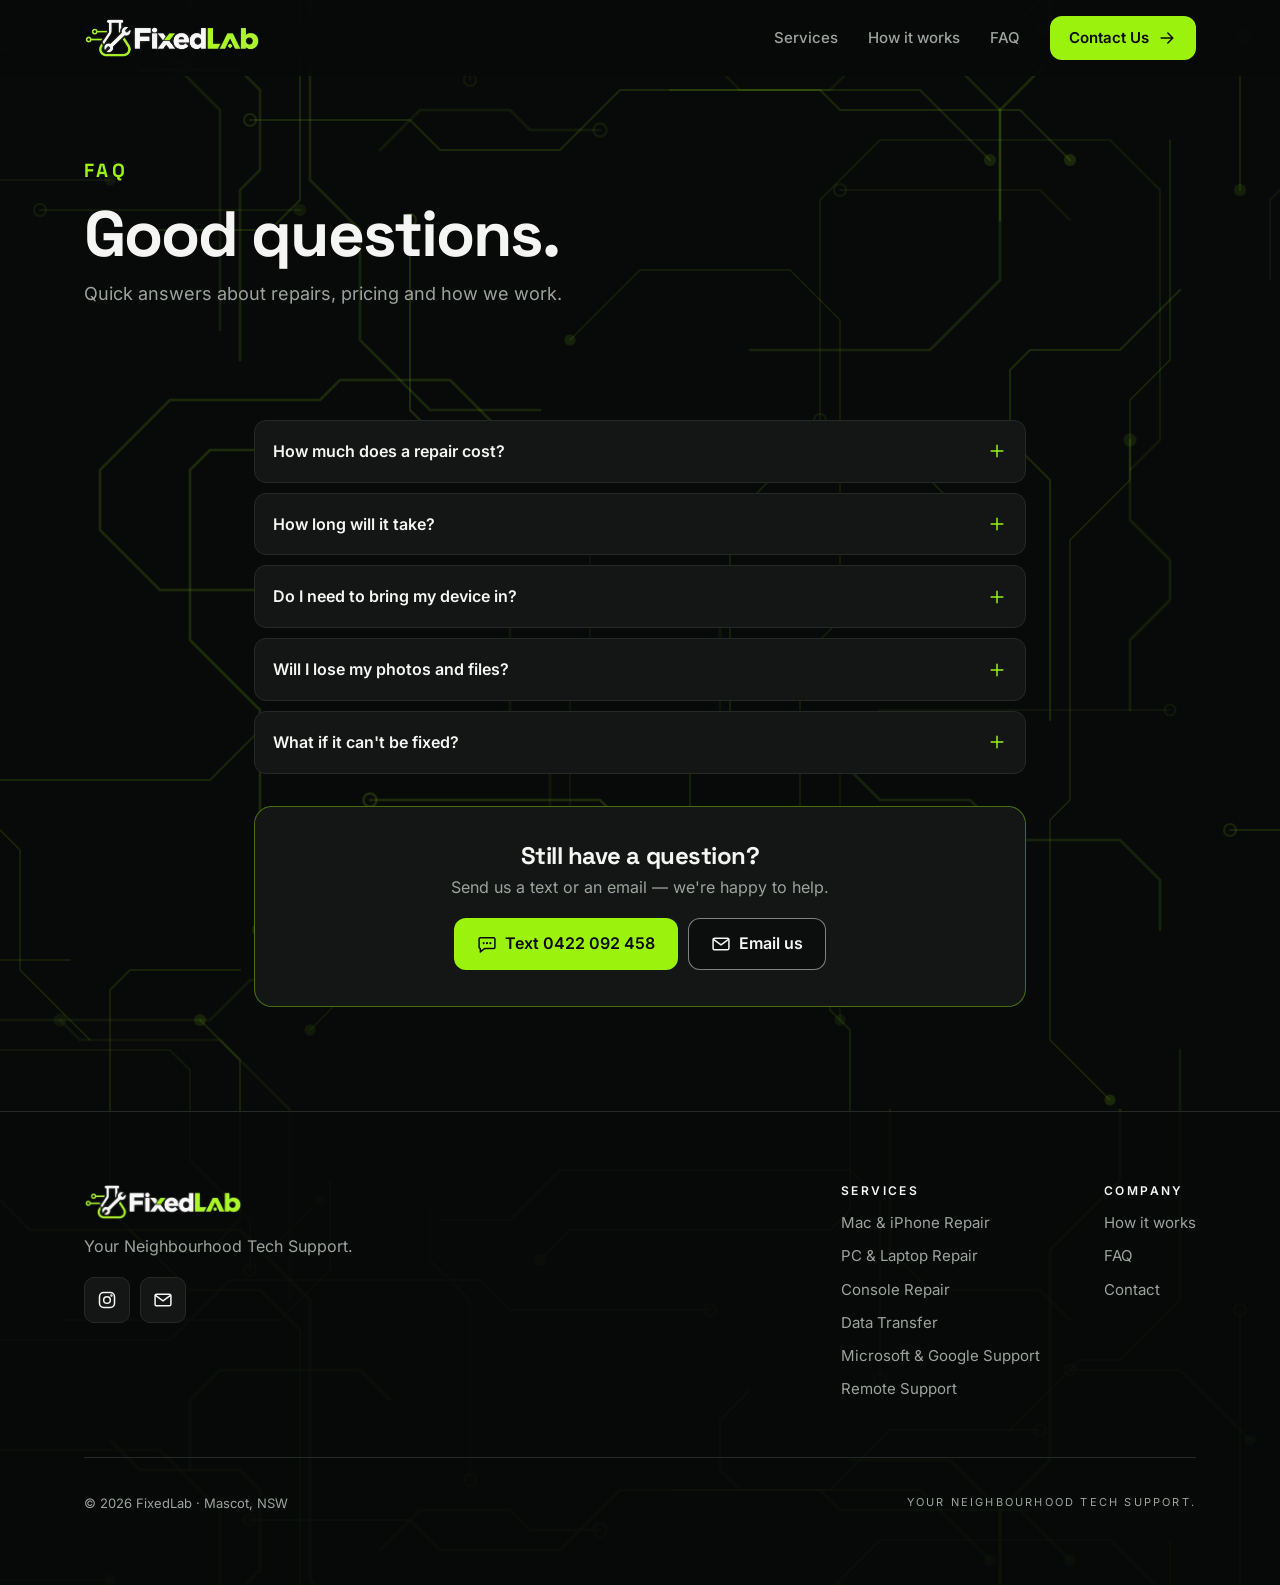
==== commit a03377ed: "Remove Contact link from main navigation Co-Authored-By: Claude Opus 5.5 <noreply@anthropic.com> Cla" ====
--- a/faq.html
+++ b/faq.html
@@ -30,7 +30,6 @@
       <a href="index.html#services">Services</a>
       <a href="index.html#how">How it works</a>
       <a href="faq.html">FAQ</a>
-      <a href="index.html#contact">Contact</a>
       <a href="index.html#contact" class="btn btn-primary btn-sm nav-cta">Contact Us <svg class="ico" aria-hidden="true"><use href="assets/img/icons.svg#i-arrow"/></svg></a>
     </nav>
     <button class="nav-toggle" id="navToggle" aria-label="Open menu" aria-expanded="false" aria-controls="nav">
--- a/assets/css/style.css
+++ b/assets/css/style.css
@@ -127,8 +127,10 @@
 /* ---------- Sections ---------- */
 .section { padding: 56px 0; position: relative; }
 .section-alt { background: rgba(19, 22, 20, .72); border-top: 1px solid var(--graphite); border-bottom: 1px solid var(--graphite); }
+.section-alt .svc, .section-alt .contact-card { background: rgba(8, 10, 9, .7); }
+.section-alt .svc:active { background: var(--bg); }
 .section-head { margin-bottom: 24px; }
-.kicker { font-size: 12px; letter-spacing: .22em; text-transform: uppercase; color: var(--lime); font-weight: 600; margin-bottom: 10px; }
+.kicker { font-family: var(--font-display); font-size: 16px; letter-spacing: .18em; text-transform: uppercase; color: var(--lime); font-weight: 700; margin-bottom: 12px; }
 .section h2 { font-size: clamp(30px, 8vw, 50px); font-weight: 700; }
 .section-sub { color: var(--muted); font-size: 16px; margin-top: 10px; }
 .inline-link { color: var(--lime); font-weight: 600; border-bottom: 1px solid rgba(154,242,13,.4); }
@@ -159,7 +161,7 @@
 
 /* Steps */
 .steps { list-style: none; padding: 0; margin: 0; display: grid; gap: 12px; }
-.step { display: flex; gap: 16px; align-items: flex-start; padding: 18px; border: 1px solid var(--graphite); border-radius: var(--radius); background: rgba(8,10,9,.6); }
+.step { display: flex; gap: 16px; align-items: flex-start; padding: 18px; border: 1px solid var(--graphite); border-radius: var(--radius); background: var(--surface); }
 .step-num {
   width: 44px; height: 44px; border-radius: 50%; flex-shrink: 0; display: grid; place-items: center;
   font-family: var(--font-display); font-weight: 700; font-size: 20px; color: var(--bg); background: var(--lime);
@@ -212,17 +214,21 @@
 }
 
 /* Footer */
-.site-footer { border-top: 1px solid var(--graphite); padding-top: 44px; background: rgba(8,10,9,.85); }
-.footer-top { display: grid; grid-template-columns: 1fr 1fr; gap: 32px 24px; padding-bottom: 36px; }
+.site-footer { border-top: 1px solid var(--graphite); padding-top: 56px; background: rgba(8,10,9,.85); }
+.footer-top { display: grid; grid-template-columns: 1fr 1fr; gap: 32px 24px; }
+.site-footer .footer-top { padding-bottom: 44px; }
 .footer-brand { grid-column: 1 / -1; }
 .footer-brand .brand img { height: 36px; }
 .footer-brand p { color: var(--muted); margin: 14px 0 18px; }
 .socials { display: flex; gap: 10px; }
 .socials a { width: 46px; height: 46px; border: 1px solid var(--graphite); border-radius: 10px; display: grid; place-items: center; background: var(--surface); transition: border-color .2s, color .2s; }
 .footer-col { display: flex; flex-direction: column; gap: 10px; }
+.footer-col:last-child { align-items: flex-end; text-align: right; }
 .footer-col h4 { font-size: 12px; letter-spacing: .2em; text-transform: uppercase; margin-bottom: 4px; font-family: var(--font-body); font-weight: 600; }
 .footer-col a { color: var(--muted); font-size: 15px; transition: color .2s; }
-.footer-bottom { border-top: 1px solid var(--graphite); padding-top: 20px; padding-bottom: 20px; display: flex; flex-direction: column; gap: 6px; font-size: 13px; color: var(--muted); }
+.site-footer .footer-bottom { padding-top: 32px; padding-bottom: 56px; }
+.footer-bottom::before { content: ""; position: absolute; top: 0; left: 16px; right: 16px; height: 1px; background: var(--graphite); }
+.footer-bottom { position: relative; display: flex; flex-direction: column; gap: 6px; font-size: 13px; color: var(--muted); }
 .tagline { letter-spacing: .2em; text-transform: uppercase; font-size: 11px; }
 @media (hover: hover) {
   .socials a:hover { border-color: var(--lime); color: var(--lime); }
@@ -248,9 +254,14 @@
   .svc-list { grid-template-columns: 1fr 1fr; }
   .contact-cards { grid-template-columns: 1fr 1.25fr; }
   .faq-cta-actions { display: flex; justify-content: center; }
-  .footer-top { grid-template-columns: 2fr 1fr 1fr; }
-  .footer-brand { grid-column: auto; }
-  .footer-bottom { flex-direction: row; justify-content: space-between; }
+  .footer-top { display: flex; align-items: flex-start; gap: 64px; }
+  .footer-brand { margin-right: auto; }
+  .footer-col:last-child { align-items: flex-start; text-align: left; }
+  .site-footer { padding-top: 72px; }
+  .site-footer .footer-top { padding-bottom: 56px; }
+  .site-footer .footer-bottom { padding-top: 36px; padding-bottom: 72px; }
+  .footer-bottom::before { left: 24px; right: 24px; }
+  .footer-bottom { flex-direction: row; justify-content: space-between; align-items: center; }
 }
 
 /* ---------- Desktop ---------- */
@@ -279,6 +290,7 @@
   
   .section { padding: 104px 0; }
   .section-head { margin-bottom: 44px; max-width: 680px; }
+  .kicker { font-size: 19px; margin-bottom: 14px; }
   .section-sub { font-size: 18px; }
   .svc-list { grid-template-columns: repeat(4, 1fr); gap: 14px; }
   .svc { flex-direction: column; align-items: flex-start; padding: 22px; min-height: 200px; gap: 16px; }
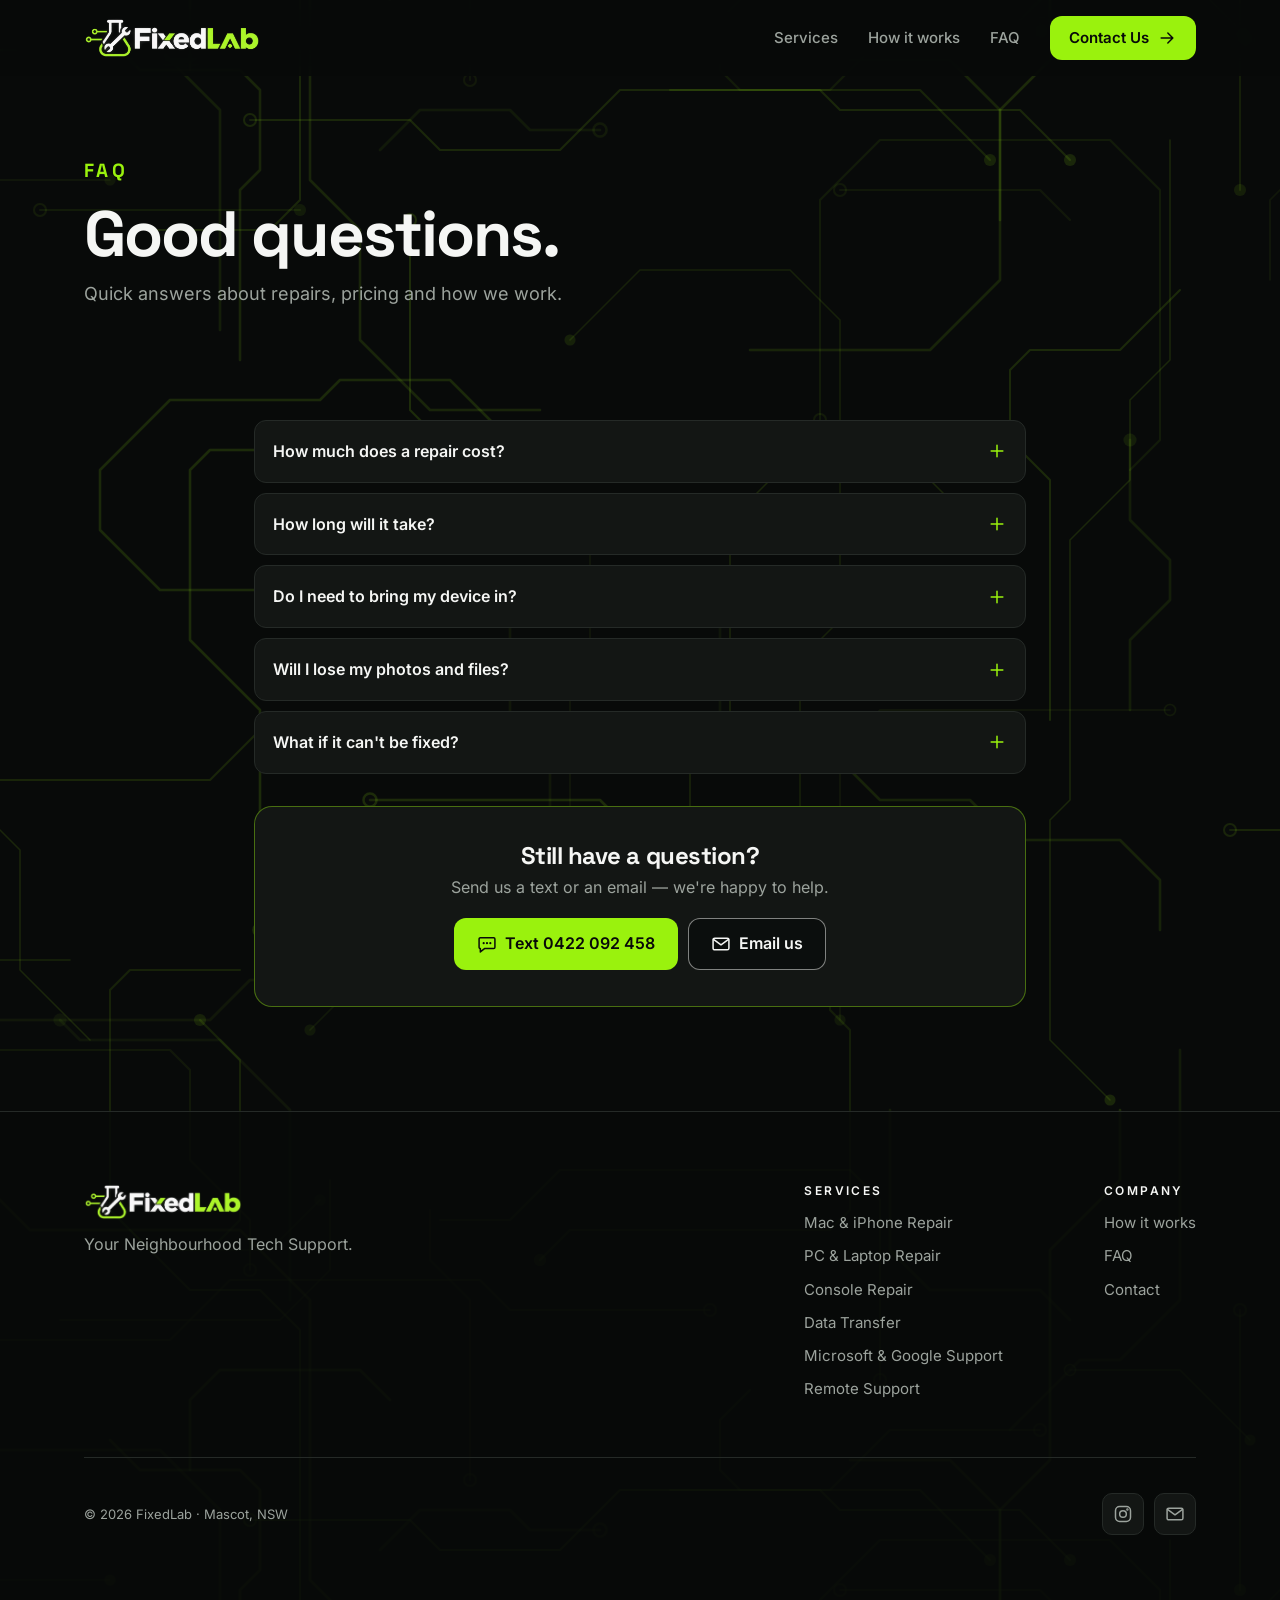
==== commit bdca4674: "Tidy desktop footer: socials in bottom row, no duplicate slogan Co-Authored-By: Claude Opus 5.5 <nor" ====
--- a/faq.html
+++ b/faq.html
@@ -89,10 +89,6 @@
     <div class="footer-brand">
       <a class="brand" href="index.html" aria-label="FixedLab home"><img src="assets/img/logo.png" alt="FixedLab" width="1371" height="312"></a>
       <p>Your Neighbourhood Tech Support.</p>
-      <div class="socials">
-        <a href="https://www.instagram.com/fixedlab" target="_blank" rel="noopener" aria-label="Instagram"><svg class="ico"><use href="assets/img/icons.svg#i-instagram"/></svg></a>
-        <a href="mailto:hello@fixedlab.com.au" aria-label="Email"><svg class="ico"><use href="assets/img/icons.svg#i-mail"/></svg></a>
-      </div>
     </div>
     <div class="footer-col">
       <h4>Services</h4>
@@ -112,7 +108,10 @@
   </div>
   <div class="container footer-bottom">
     <span>© <span id="year">2026</span> FixedLab · Mascot, NSW</span>
-    <span class="tagline">Your Neighbourhood Tech Support.</span>
+    <div class="socials">
+      <a href="https://www.instagram.com/fixedlab" target="_blank" rel="noopener" aria-label="Instagram"><svg class="ico"><use href="assets/img/icons.svg#i-instagram"/></svg></a>
+      <a href="mailto:hello@fixedlab.com.au" aria-label="Email"><svg class="ico"><use href="assets/img/icons.svg#i-mail"/></svg></a>
+    </div>
   </div>
 </footer>
 
--- a/assets/css/style.css
+++ b/assets/css/style.css
@@ -219,17 +219,16 @@
 .site-footer .footer-top { padding-bottom: 44px; }
 .footer-brand { grid-column: 1 / -1; }
 .footer-brand .brand img { height: 36px; }
-.footer-brand p { color: var(--muted); margin: 14px 0 18px; }
+.footer-brand p { color: var(--muted); margin: 12px 0 0; }
 .socials { display: flex; gap: 10px; }
-.socials a { width: 46px; height: 46px; border: 1px solid var(--graphite); border-radius: 10px; display: grid; place-items: center; background: var(--surface); transition: border-color .2s, color .2s; }
+.socials a { width: 42px; height: 42px; border: 1px solid var(--graphite); border-radius: 10px; display: grid; place-items: center; background: var(--surface); transition: border-color .2s, color .2s; }
 .footer-col { display: flex; flex-direction: column; gap: 10px; }
 .footer-col:last-child { align-items: flex-end; text-align: right; }
 .footer-col h4 { font-size: 12px; letter-spacing: .2em; text-transform: uppercase; margin-bottom: 4px; font-family: var(--font-body); font-weight: 600; }
 .footer-col a { color: var(--muted); font-size: 15px; transition: color .2s; }
 .site-footer .footer-bottom { padding-top: 32px; padding-bottom: 56px; }
 .footer-bottom::before { content: ""; position: absolute; top: 0; left: 16px; right: 16px; height: 1px; background: var(--graphite); }
-.footer-bottom { position: relative; display: flex; flex-direction: column; gap: 6px; font-size: 13px; color: var(--muted); }
-.tagline { letter-spacing: .2em; text-transform: uppercase; font-size: 11px; }
+.footer-bottom { position: relative; display: flex; flex-direction: column; gap: 18px; font-size: 13px; color: var(--muted); }
 @media (hover: hover) {
   .socials a:hover { border-color: var(--lime); color: var(--lime); }
   .footer-col a:hover { color: var(--lime); }
@@ -254,7 +253,8 @@
   .svc-list { grid-template-columns: 1fr 1fr; }
   .contact-cards { grid-template-columns: 1fr 1.25fr; }
   .faq-cta-actions { display: flex; justify-content: center; }
-  .footer-top { display: flex; align-items: flex-start; gap: 64px; }
+  .footer-top { display: flex; align-items: flex-start; gap: clamp(48px, 7vw, 112px); }
+  .footer-brand + .footer-col { min-width: 210px; }
   .footer-brand { margin-right: auto; }
   .footer-col:last-child { align-items: flex-start; text-align: left; }
   .site-footer { padding-top: 72px; }
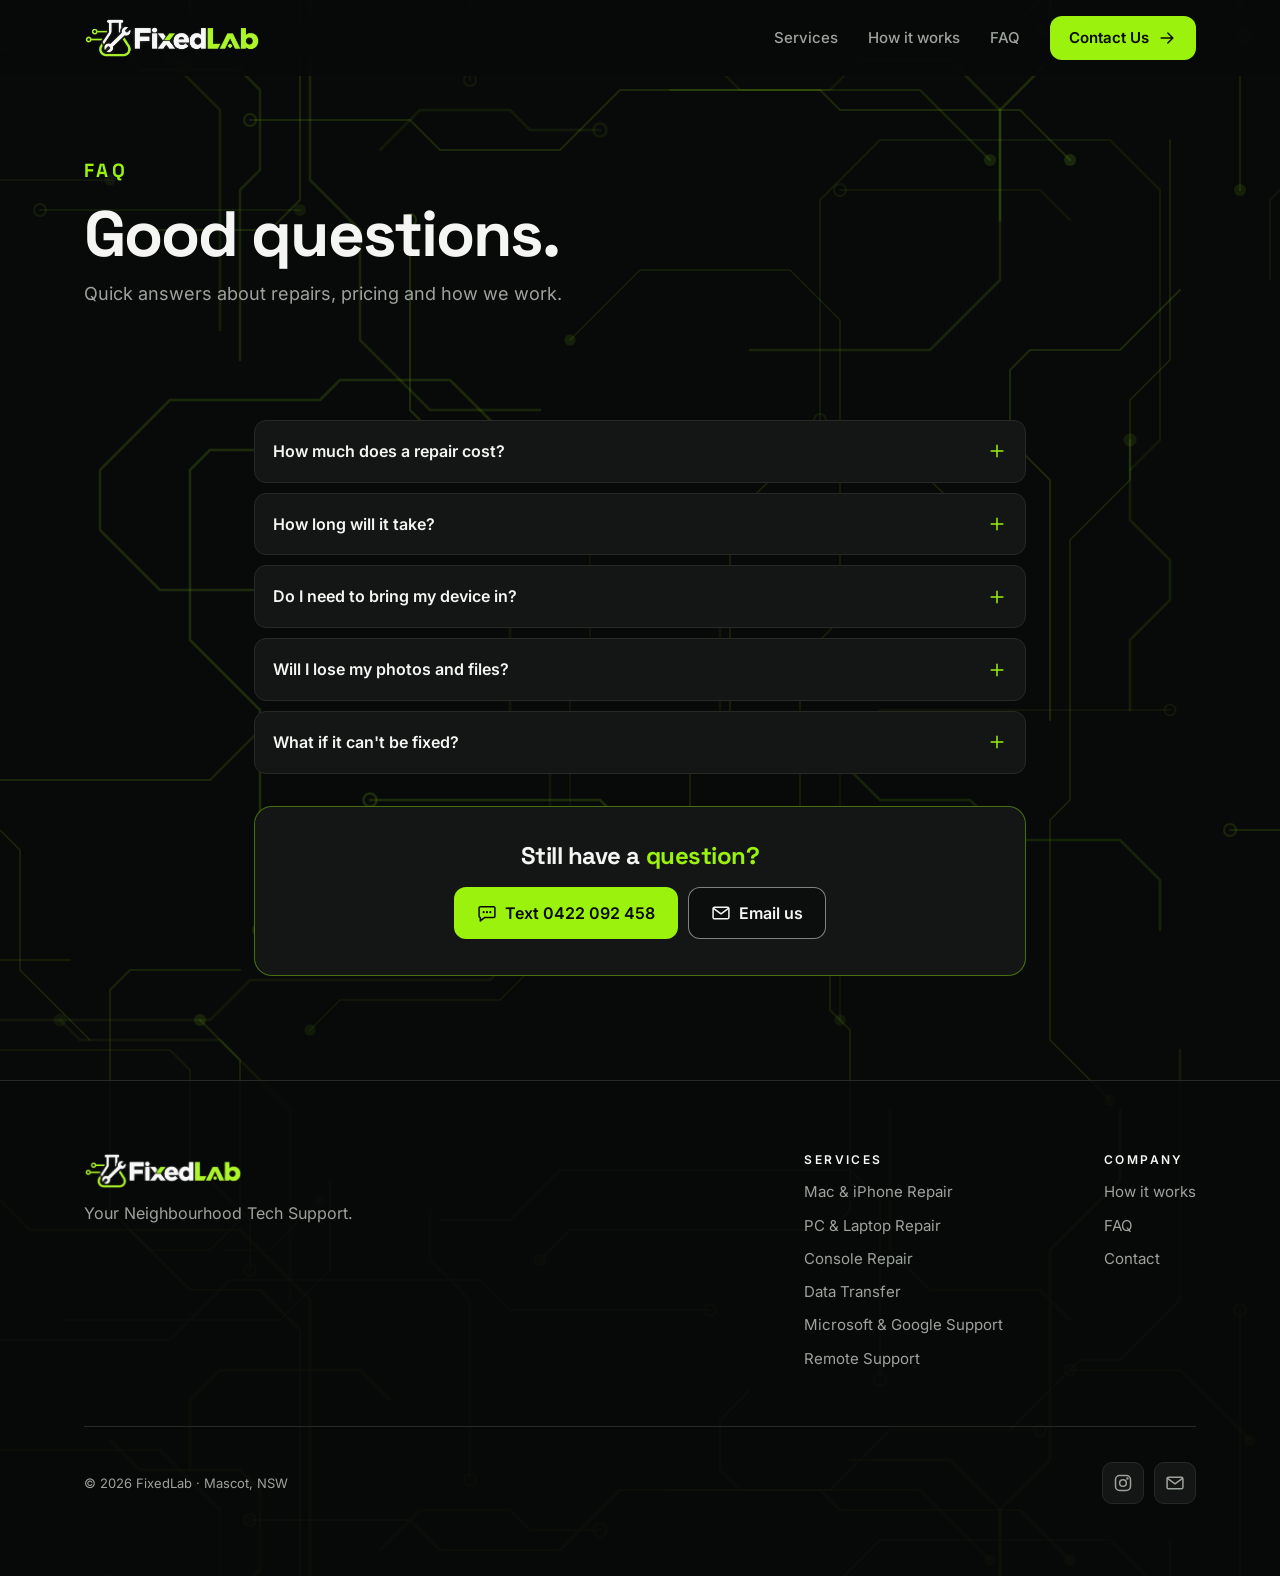
==== commit 91c78fb1: "FAQ: remove CTA subtitle, highlight 'question?' Co-Authored-By: Claude Opus 5.5 <noreply@anthropic.c" ====
--- a/faq.html
+++ b/faq.html
@@ -73,8 +73,7 @@
       </div>
 
       <div class="faq-cta">
-        <h2>Still have a question?</h2>
-        <p>Send us a text or an email — we're happy to help.</p>
+        <h2>Still have a <span class="lime">question?</span></h2>
         <div class="faq-cta-actions">
           <a href="sms:+61422092458" class="btn btn-primary"><svg class="ico" aria-hidden="true"><use href="assets/img/icons.svg#i-sms"/></svg> Text 0422 092 458</a>
           <a href="mailto:hello@fixedlab.com.au" class="btn btn-secondary"><svg class="ico" aria-hidden="true"><use href="assets/img/icons.svg#i-mail"/></svg> Email us</a>
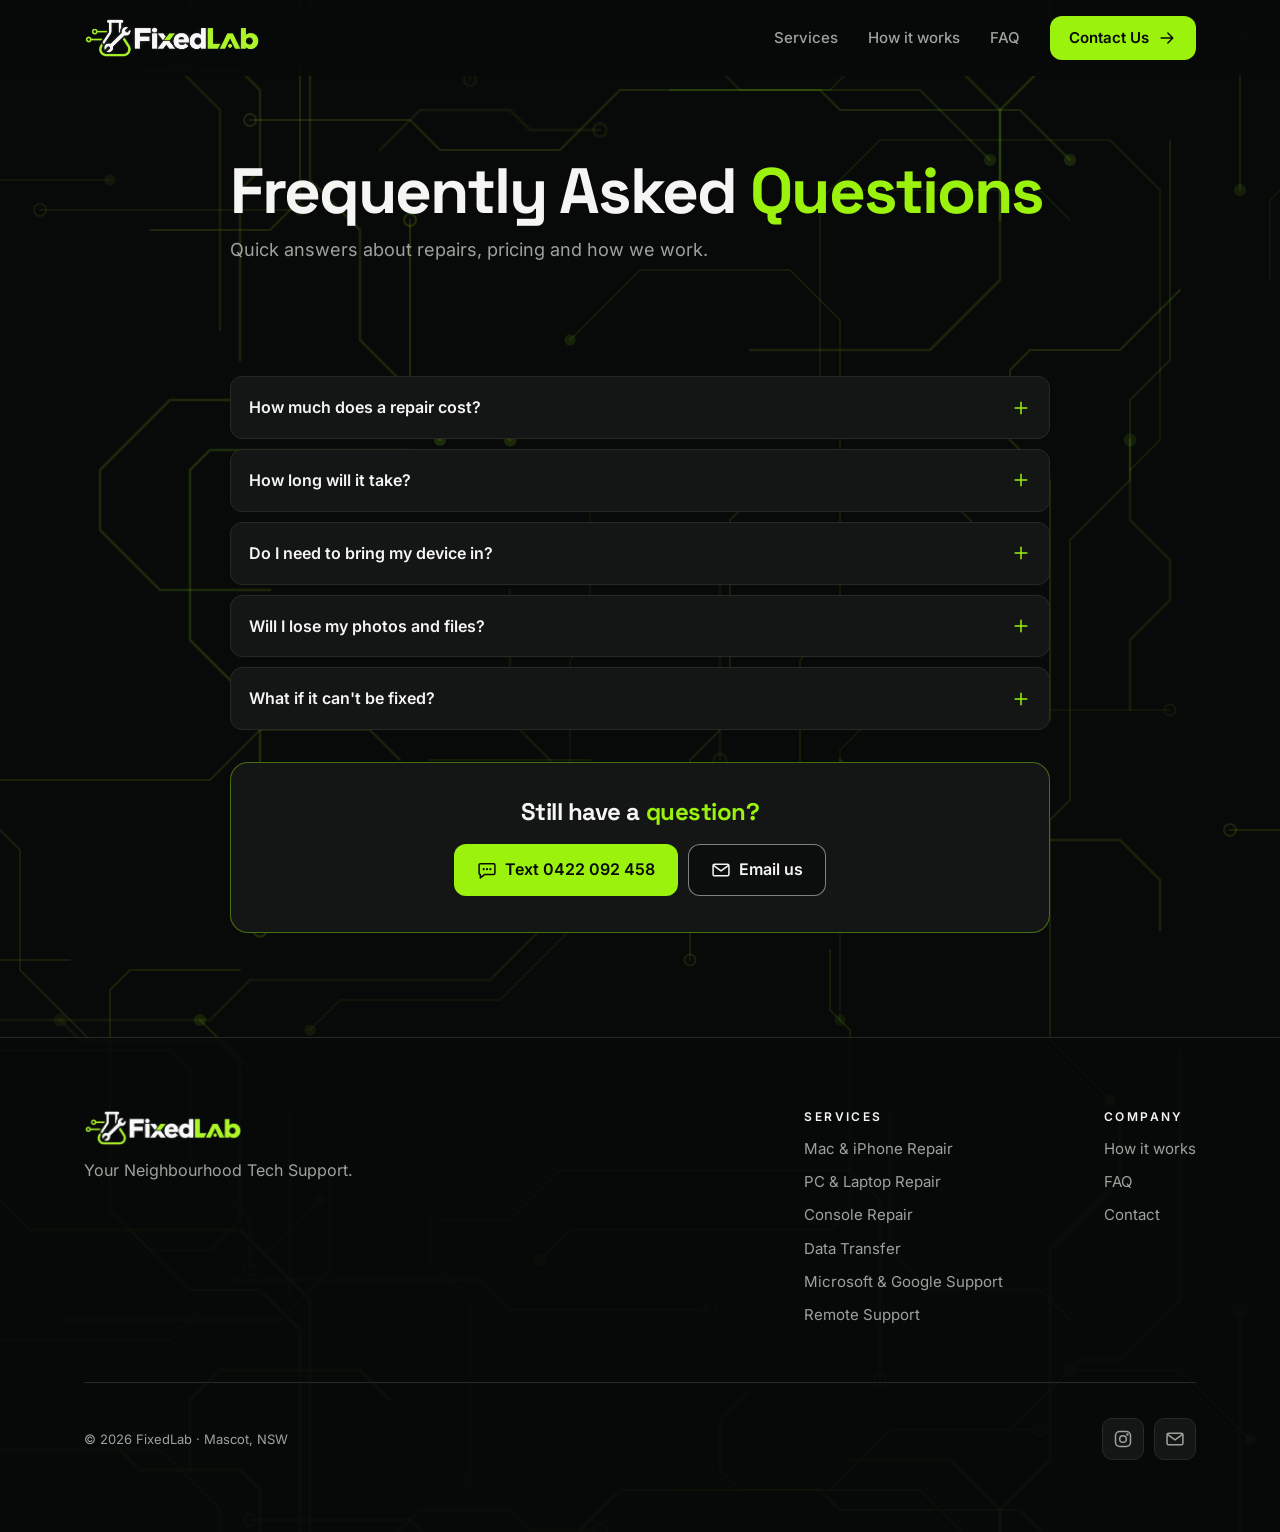
==== commit 28ec4cff: "FAQ page: 'Frequently Asked Questions' heading, drop small label, align with list Co-Authored-By: Cl" ====
--- a/faq.html
+++ b/faq.html
@@ -3,7 +3,7 @@
 <head>
   <meta charset="utf-8">
   <meta name="viewport" content="width=device-width, initial-scale=1, viewport-fit=cover">
-  <title>FAQ — FixedLab | Your Neighbourhood Tech Support</title>
+  <title>Frequently Asked Questions — FixedLab | Your Neighbourhood Tech Support</title>
   <meta name="description" content="Common questions about FixedLab repairs in Sydney: pricing, turnaround, home visits, your data, and what happens if something can't be fixed.">
   <meta name="theme-color" content="#080A09">
   <meta property="og:title" content="FixedLab — Your Neighbourhood Tech Support">
@@ -41,8 +41,7 @@
 <main id="main">
   <section class="page-hero">
     <div class="container">
-      <p class="kicker">FAQ</p>
-      <h1>Good questions.</h1>
+      <h1>Frequently Asked <span class="lime">Questions</span></h1>
       <p class="section-sub">Quick answers about repairs, pricing and how we work.</p>
     </div>
   </section>
--- a/assets/css/style.css
+++ b/assets/css/style.css
@@ -174,7 +174,7 @@
 .page-hero { padding: 40px 0 8px; }
 .page-hero h1 { font-size: clamp(36px, 10vw, 64px); font-weight: 700; letter-spacing: -.03em; }
 .section-faq { padding-top: 24px; }
-.faq-page { max-width: 820px; }
+.faq-page, .page-hero .container { max-width: 868px; }
 .faq-cta { margin-top: 32px; padding: 24px; border: 1px solid rgba(154,242,13,.4); border-radius: 18px; background: var(--surface); text-align: center; }
 .faq-cta h2 { font-size: 24px; }
 .faq-cta p { color: var(--muted); margin-top: 6px; }
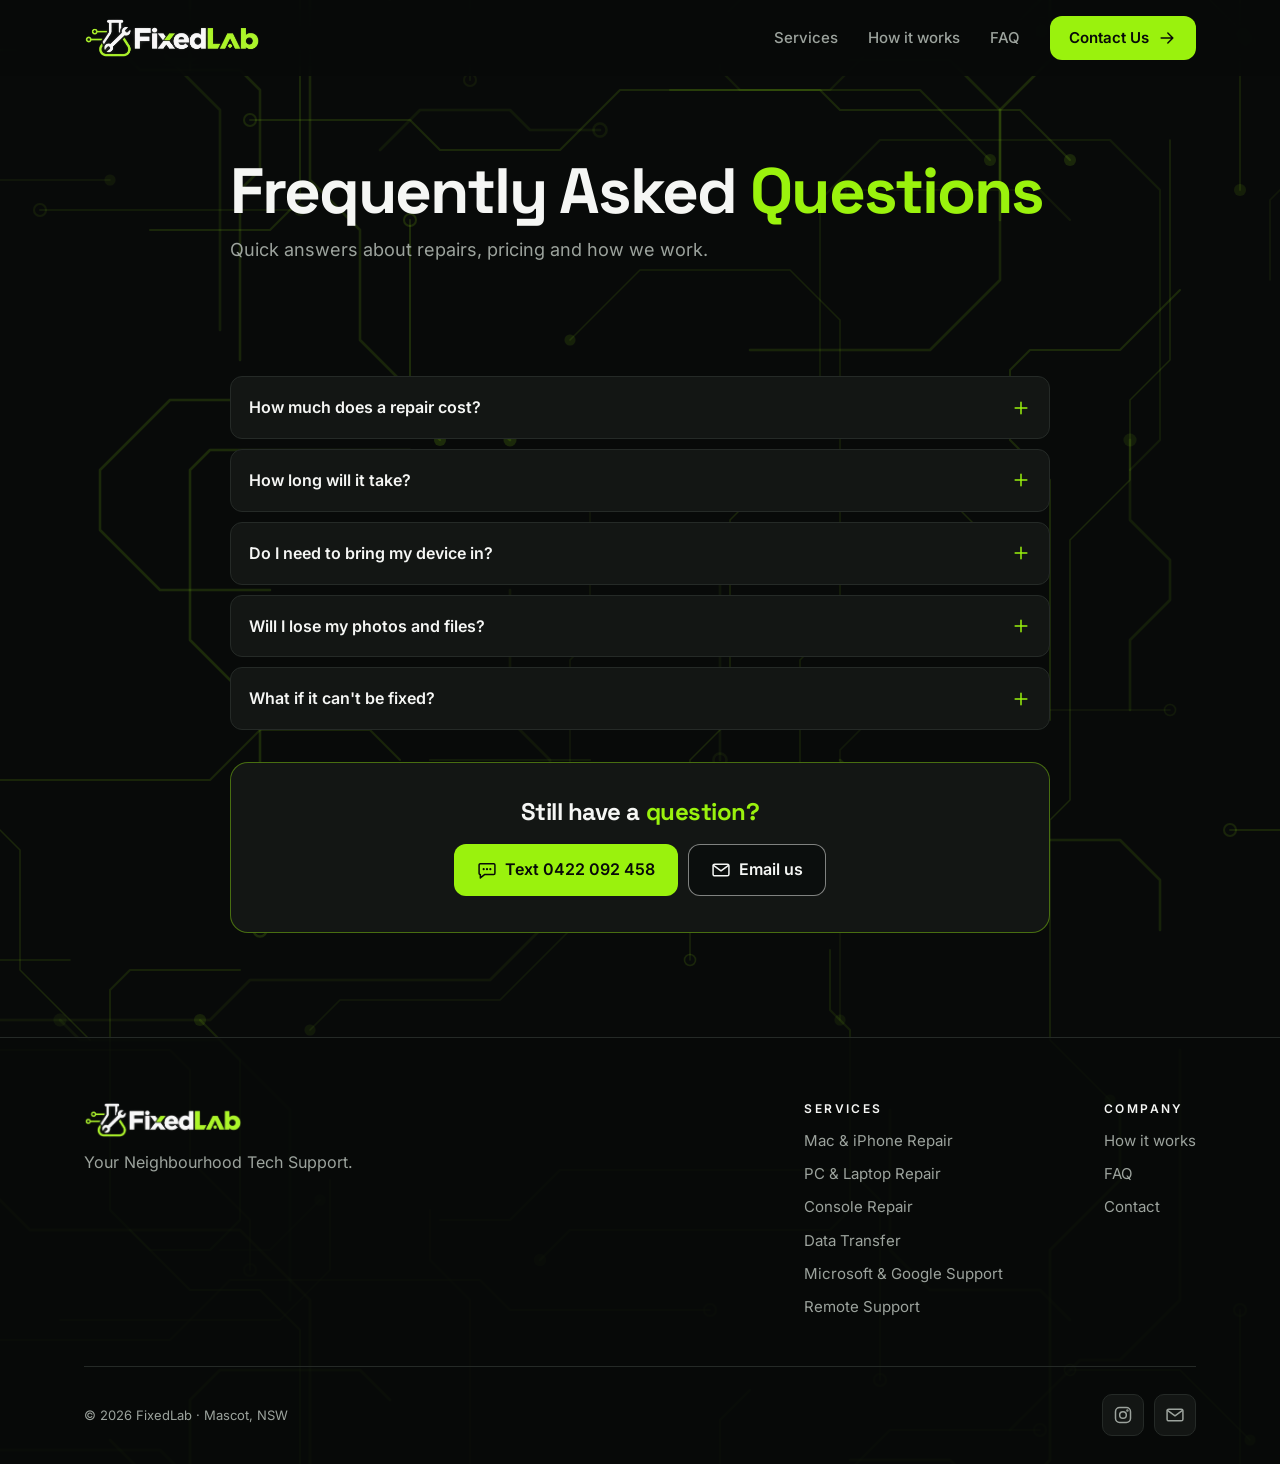
==== commit 3cb41609: "Mobile footer: Instagram/email icons under the logo Co-Authored-By: Claude Opus 5.5 <noreply@anthrop" ====
--- a/faq.html
+++ b/faq.html
@@ -87,6 +87,10 @@
     <div class="footer-brand">
       <a class="brand" href="index.html" aria-label="FixedLab home"><img src="assets/img/logo.png" alt="FixedLab" width="1371" height="312"></a>
       <p>Your Neighbourhood Tech Support.</p>
+      <div class="socials socials-mobile">
+        <a href="https://www.instagram.com/fixedlab" target="_blank" rel="noopener" aria-label="Instagram"><svg class="ico"><use href="assets/img/icons.svg#i-instagram"/></svg></a>
+        <a href="mailto:hello@fixedlab.com.au" aria-label="Email"><svg class="ico"><use href="assets/img/icons.svg#i-mail"/></svg></a>
+      </div>
     </div>
     <div class="footer-col">
       <h4>Services</h4>
@@ -106,7 +110,7 @@
   </div>
   <div class="container footer-bottom">
     <span>© <span id="year">2026</span> FixedLab · Mascot, NSW</span>
-    <div class="socials">
+    <div class="socials socials-desktop">
       <a href="https://www.instagram.com/fixedlab" target="_blank" rel="noopener" aria-label="Instagram"><svg class="ico"><use href="assets/img/icons.svg#i-instagram"/></svg></a>
       <a href="mailto:hello@fixedlab.com.au" aria-label="Email"><svg class="ico"><use href="assets/img/icons.svg#i-mail"/></svg></a>
     </div>
--- a/assets/css/style.css
+++ b/assets/css/style.css
@@ -220,13 +220,15 @@
 .footer-brand { grid-column: 1 / -1; }
 .footer-brand .brand img { height: 36px; }
 .footer-brand p { color: var(--muted); margin: 12px 0 0; }
+.socials-mobile { margin-top: 18px; }
+.socials.socials-desktop { display: none; }
 .socials { display: flex; gap: 10px; }
 .socials a { width: 42px; height: 42px; border: 1px solid var(--graphite); border-radius: 10px; display: grid; place-items: center; background: var(--surface); transition: border-color .2s, color .2s; }
 .footer-col { display: flex; flex-direction: column; gap: 10px; }
 .footer-col:last-child { align-items: flex-end; text-align: right; }
 .footer-col h4 { font-size: 12px; letter-spacing: .2em; text-transform: uppercase; margin-bottom: 4px; font-family: var(--font-body); font-weight: 600; }
 .footer-col a { color: var(--muted); font-size: 15px; transition: color .2s; }
-.site-footer .footer-bottom { padding-top: 32px; padding-bottom: 56px; }
+.site-footer .footer-bottom { padding-top: 28px; padding-bottom: 24px; }
 .footer-bottom::before { content: ""; position: absolute; top: 0; left: 16px; right: 16px; height: 1px; background: var(--graphite); }
 .footer-bottom { position: relative; display: flex; flex-direction: column; gap: 18px; font-size: 13px; color: var(--muted); }
 @media (hover: hover) {
@@ -257,11 +259,13 @@
   .footer-brand + .footer-col { min-width: 210px; }
   .footer-brand { margin-right: auto; }
   .footer-col:last-child { align-items: flex-start; text-align: left; }
-  .site-footer { padding-top: 72px; }
-  .site-footer .footer-top { padding-bottom: 56px; }
-  .site-footer .footer-bottom { padding-top: 36px; padding-bottom: 72px; }
+  .site-footer { padding-top: 64px; }
+  .site-footer .footer-top { padding-bottom: 48px; }
+  .site-footer .footer-bottom { padding-top: 28px; padding-bottom: 28px; }
   .footer-bottom::before { left: 24px; right: 24px; }
   .footer-bottom { flex-direction: row; justify-content: space-between; align-items: center; }
+  .socials.socials-mobile { display: none; }
+  .socials.socials-desktop { display: flex; }
 }
 
 /* ---------- Desktop ---------- */
